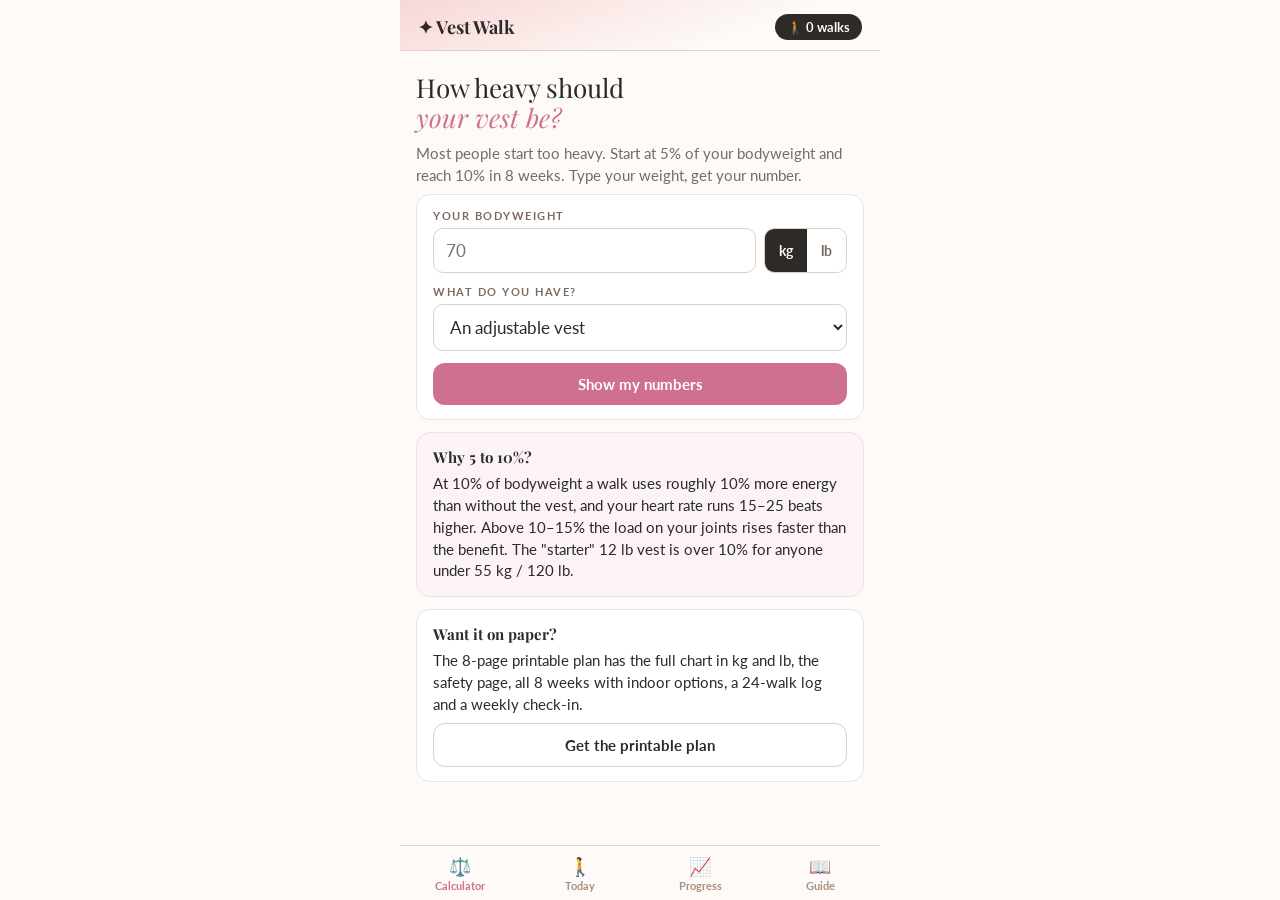
==== vest/index.html @ cbf1c347 "Vest Walk: weighted vest calculator, 8-week plan and walk log at /vest Free hook for the weighted-ve" ====
<!DOCTYPE html>
<html lang="en">
<head>
<meta charset="UTF-8">
<meta name="viewport" content="width=device-width, initial-scale=1.0, viewport-fit=cover">
<title>Weighted Vest Walking — how heavy should your vest be?</title>
<meta name="description" content="Free weighted vest calculator: your starting load from your bodyweight, the 8-week plan to 10%, and a walk log. No account, works offline.">
<meta name="theme-color" content="#F2B8B8">
<link rel="manifest" href="manifest.json">
<link rel="apple-touch-icon" href="../icons/icon-192.png">
<meta name="apple-mobile-web-app-capable" content="yes">
<meta property="og:title" content="How heavy should your weighted vest be?">
<meta property="og:description" content="Start at 5% of your bodyweight, reach 10% in 8 weeks. Free calculator, plan and log.">
<meta property="og:url" content="https://glowup90challenge.com/vest/">
<link href="https://fonts.googleapis.com/css2?family=Playfair+Display:ital,wght@0,400;0,600;0,700;1,400;1,600&family=Lato:wght@300;400;700;900&display=swap" rel="stylesheet">
<link rel="stylesheet" href="vest.css">
</head>
<body>
<div id="app">

  <header class="topbar">
    <a class="topbar-title" href="./">✦ Vest Walk</a>
    <span class="streak-pill" id="streak-pill">🚶 0 walks</span>
  </header>

  <main id="main">

    <!-- CALCULATOR -->
    <section id="view-calc" class="view">
      <h1>How heavy should<br><em>your vest be?</em></h1>
      <p class="intro">Most people start too heavy. Start at 5% of your bodyweight and reach 10% in 8 weeks. Type your weight, get your number.</p>

      <div class="card">
        <label class="field">
          <span>Your bodyweight</span>
          <div class="row">
            <input type="number" id="bw" inputmode="decimal" placeholder="70" min="30" max="250" step="0.5">
            <div class="seg" id="unit-seg">
              <button data-unit="kg" class="on">kg</button><button data-unit="lb">lb</button>
            </div>
          </div>
        </label>
        <label class="field">
          <span>What do you have?</span>
          <select id="gear">
            <option value="adjustable">An adjustable vest</option>
            <option value="fixed">A fixed-weight vest</option>
            <option value="none">Nothing yet (backpack + water bottles)</option>
          </select>
        </label>
        <button id="calc-btn" class="btn btn-primary">Show my numbers</button>
      </div>

      <div id="calc-result" class="hidden">
        <div class="result-card" id="result-card">
          <div class="rc-eyebrow">your weighted vest plan</div>
          <div class="rc-row"><span class="rc-lab">Start (week 1–2)</span><span class="rc-val" id="r-start">–</span></div>
          <div class="rc-row"><span class="rc-lab">Weeks 3–5</span><span class="rc-val" id="r-mid">–</span></div>
          <div class="rc-row"><span class="rc-lab">Weeks 6–7</span><span class="rc-val" id="r-up">–</span></div>
          <div class="rc-row big"><span class="rc-lab">Week 8 target (10%)</span><span class="rc-val" id="r-target">–</span></div>
          <div class="rc-note" id="r-note"></div>
          <div class="rc-foot">glowup90challenge.com/vest</div>
        </div>
        <div class="btn-row">
          <button id="share-btn" class="btn btn-secondary">Share this card</button>
          <button id="start-btn" class="btn btn-primary">Start the 8-week plan →</button>
        </div>
        <p class="tiny">Add minutes before you add weight. Cap at 10–15% of bodyweight. Never run in the vest.</p>
      </div>

      <div class="card card-pink">
        <h4>Why 5 to 10%?</h4>
        <p>At 10% of bodyweight a walk uses roughly 10% more energy than without the vest, and your heart rate runs 15–25 beats higher. Above 10–15% the load on your joints rises faster than the benefit. The "starter" 12 lb vest is over 10% for anyone under 55 kg / 120 lb.</p>
      </div>

      <div class="card">
        <h4>Want it on paper?</h4>
        <p>The 8-page printable plan has the full chart in kg and lb, the safety page, all 8 weeks with indoor options, a 24-walk log and a weekly check-in.</p>
        <a id="etsy-link" class="btn btn-secondary" href="https://www.etsy.com/listing/4565511692" target="_blank" rel="noopener">Get the printable plan</a>
      </div>
    </section>

    <!-- TODAY -->
    <section id="view-today" class="view hidden">
      <div id="today-content"></div>
    </section>

    <!-- PROGRESS -->
    <section id="view-progress" class="view hidden">
      <div id="progress-content"></div>
    </section>

    <!-- GUIDE -->
    <section id="view-guide" class="view hidden">
      <h1>The plan, <em>in short</em></h1>
      <p class="intro">3 walks a week, a rest day between them. Loads are a percentage of your bodyweight. Walks are counted, not days: miss one, do the next.</p>
      <div class="week-list">
        <div class="wk"><b>Week 1</b> 5% · 3 × 20 min, flat, easy pace</div>
        <div class="wk"><b>Week 2</b> 5% · 3 × 25–30 min</div>
        <div class="wk"><b>Week 3</b> 6.5% · 3 × 25 min (minutes drop when load rises)</div>
        <div class="wk"><b>Week 4</b> 6.5% · 3 × 30 min, a few hills</div>
        <div class="wk hold"><b>Week 5 · hold</b> 6.5% · 3 × 30–35 min. Your joints catch up with your lungs.</div>
        <div class="wk"><b>Week 6</b> 8% · 3 × 30 min, flat</div>
        <div class="wk"><b>Week 7</b> 8% · 3 × 35 min, hills welcome</div>
        <div class="wk"><b>Week 8</b> 10% · 3 × 30 min. The finish line.</div>
      </div>
      <h2>Two rules</h2>
      <div class="card card-pink"><p><b>1. Add minutes before you add weight.</b> Every week that raises the load keeps the minutes the same or lower.</p><p><b>2. Pain two walks in a row → drop one step.</b> The app does this for you: tick the ache boxes when you log, and the next target goes back a step until you have two pain-free walks.</p></div>
      <h2>Before you start</h2>
      <p>Talk to a doctor or physio first if you have neck or back pain, a disc problem, hip or knee arthritis, osteoporosis, are pregnant or under 6 months postpartum, have pelvic floor symptoms, uncontrolled high blood pressure, a heart condition, or have fallen in the last year. Stop a walk on new joint pain, breathlessness that does not settle, dizziness, or numbness and tingling.</p>
      <p class="tiny">General information for healthy adults, based on published guidance. Not medical advice.</p>
      <h2>Fit</h2>
      <p>Weight high and tight on the upper back and chest. Pull the straps until nothing bounces when you jog three steps in place. Shorter, quicker stride, eyes on the horizon. A sore neck or a flushed face after a walk means the vest sits too low or is too heavy for today.</p>
      <h2>Keep this on your phone</h2>
      <p><strong>iPhone:</strong> Share → <strong>Add to Home Screen</strong>. <strong>Android:</strong> ⋮ menu → <strong>Install</strong>. Your log is saved on this device; export it from Progress before switching phones.</p>
      <h2>Reminders</h2>
      <p>Download three weekly walk slots to your calendar. Change the days and time in the calendar app afterwards.</p>
      <button id="ics-btn" class="btn btn-secondary" style="width:100%">Add 3 walks a week to my calendar</button>
      <h2>Free Starter Kit</h2>
      <p>One email with the habit tools behind this plan: the non-negotiable, grace days and the honesty check.</p>
      <a id="kit-link" class="btn btn-secondary" style="width:100%" target="_blank" rel="noopener" href="https://docs.google.com/forms/d/e/1FAIpQLSdIwugvlOAHR4S35KNt_7Dq-myujBmgc_nzRPG9HXYJ9psAlA/viewform?usp=pp_url&entry.373716394=Vest+calculator">Send me the Starter Kit</a>
      <h2>Starting over</h2>
      <button id="reset-btn" class="btn btn-secondary" style="width:100%;margin-top:4px;">Reset plan and log</button>
    </section>

  </main>

  <nav class="tabbar">
    <button class="tab-btn" data-view="calc"><span class="tab-icon">⚖️</span><span>Calculator</span></button>
    <button class="tab-btn" data-view="today"><span class="tab-icon">🚶</span><span>Today</span></button>
    <button class="tab-btn" data-view="progress"><span class="tab-icon">📈</span><span>Progress</span></button>
    <button class="tab-btn" data-view="guide"><span class="tab-icon">📖</span><span>Guide</span></button>
  </nav>
</div>

<!-- SAFETY GATE -->
<div id="safety-overlay" class="overlay hidden">
  <div class="overlay-card">
    <div class="rc-eyebrow">before you start</div>
    <h3>Does any of this apply to you?</h3>
    <div class="check-list" id="safety-list">
      <label><input type="checkbox"> Neck or back pain now, or a disc problem</label>
      <label><input type="checkbox"> Hip or knee arthritis, or a recent joint injury</label>
      <label><input type="checkbox"> Osteoporosis or a past compression fracture</label>
      <label><input type="checkbox"> Pregnant, under 6 months postpartum, pelvic floor symptoms</label>
      <label><input type="checkbox"> Uncontrolled high blood pressure or a heart condition</label>
      <label><input type="checkbox"> A fall in the last year, or unsteady on your feet</label>
    </div>
    <p id="safety-msg" class="tiny">Nothing ticked? Good. First walk: 15 minutes at your week-1 load, then take it off and see how your shoulders feel tomorrow.</p>
    <div class="btn-row">
      <button id="safety-cancel" class="btn btn-secondary">Not now</button>
      <button id="safety-ok" class="btn btn-primary">I understand, start</button>
    </div>
  </div>
</div>

<canvas id="share-canvas" width="1080" height="1350" hidden></canvas>
<script src="vest.js"></script>
</body>
</html>
---- vest/vest.css ----
/* Vest Walk — same design tokens as the Glow Up companion (style.css), own layout. */
:root {
  --cream:#FDFAF7; --charcoal:#2D2A27; --pink:#F2B8B8; --pink-d:#D07090; --pink-m:#E890A8;
  --beige:#EDE0D4; --beige-d:#DFD0C0; --tint:#FBF3F7; --rule:#EEE0E8; --mid:#7A6A60; --light:#A89080;
  --green:#C5D9C0;
}
* { margin:0; padding:0; box-sizing:border-box; -webkit-tap-highlight-color:transparent; }
html, body { height:100%; background:var(--cream); color:var(--charcoal); font-family:'Lato',sans-serif; -webkit-font-smoothing:antialiased; }
h1, h2, h3, h4 { font-family:'Playfair Display',serif; }
h1 { font-size:26px; font-weight:400; line-height:1.15; margin:6px 0 10px; }
h1 em { font-style:italic; color:var(--pink-d); }
h2 { font-size:18px; font-weight:600; margin:22px 0 8px; }
h3 { font-size:19px; font-weight:600; margin:6px 0 10px; }
h4 { font-size:15px; font-weight:700; margin-bottom:6px; }
p { font-size:14.5px; line-height:1.5; margin-bottom:8px; }
.intro { color:var(--mid); }
.tiny { font-size:12px; color:var(--mid); line-height:1.45; }
.hidden { display:none !important; }
a { color:inherit; }

#app { max-width:480px; margin:0 auto; min-height:100vh; min-height:100dvh; display:flex; flex-direction:column; padding-bottom:env(safe-area-inset-bottom); }
.topbar { display:flex; align-items:center; justify-content:space-between; padding:14px 18px 10px; padding-top:max(14px, env(safe-area-inset-top)); background:linear-gradient(160deg,#F7D7D7 0%,var(--cream) 70%); border-bottom:1px solid var(--beige-d); }
.topbar-title { font-family:'Playfair Display',serif; font-weight:700; font-size:18px; text-decoration:none; }
.streak-pill { background:var(--charcoal); color:var(--cream); font-size:13px; font-weight:700; padding:5px 12px; border-radius:20px; }
main { flex:1; overflow-y:auto; padding:16px 16px 96px; }
.view.hidden { display:none; }

.tabbar { position:fixed; left:50%; transform:translateX(-50%); bottom:0; width:100%; max-width:480px; display:flex; background:var(--cream); border-top:1px solid var(--beige-d); padding-bottom:env(safe-area-inset-bottom); }
.tab-btn { flex:1; background:none; border:none; padding:9px 0 8px; font-family:'Lato',sans-serif; font-size:11px; font-weight:700; color:var(--light); display:flex; flex-direction:column; align-items:center; gap:2px; cursor:pointer; }
.tab-btn.active { color:var(--pink-d); }
.tab-icon { font-size:18px; }

.card { background:#fff; border:1.5px solid var(--rule); border-radius:14px; padding:14px 16px; margin-bottom:12px; }
.card-pink { background:var(--tint); }
.card p:last-child { margin-bottom:0; }
.field { display:block; margin-bottom:12px; }
.field > span { display:block; font-size:11px; letter-spacing:1.5px; text-transform:uppercase; color:var(--mid); font-weight:700; margin-bottom:6px; }
.row { display:flex; gap:8px; align-items:stretch; }
input[type=number], select, input[type=date], input[type=text] { width:100%; font-family:'Lato',sans-serif; font-size:17px; padding:11px 12px; border:1.5px solid var(--beige-d); border-radius:10px; background:#fff; color:var(--charcoal); }
input:focus, select:focus { outline:none; border-color:var(--pink-d); }
.seg { display:flex; border:1.5px solid var(--beige-d); border-radius:10px; overflow:hidden; flex-shrink:0; }
.seg button { border:none; background:#fff; padding:0 14px; font-family:'Lato',sans-serif; font-weight:700; font-size:14px; color:var(--mid); cursor:pointer; }
.seg button.on { background:var(--charcoal); color:var(--cream); }

.btn { display:inline-flex; align-items:center; justify-content:center; gap:6px; font-family:'Lato',sans-serif; font-weight:700; font-size:15px; padding:12px 16px; border-radius:12px; border:none; cursor:pointer; text-decoration:none; width:100%; }
.btn-primary { background:var(--pink-d); color:#fff; }
.btn-secondary { background:#fff; color:var(--charcoal); border:1.5px solid var(--beige-d); }
.btn-row { display:flex; gap:8px; margin:10px 0 6px; }
.btn-row .btn { flex:1; width:auto; }

.result-card { background:linear-gradient(160deg,#F7D7D7 0%,#FBEFF2 100%); border:1.5px solid #F0C6D2; border-radius:16px; padding:16px 18px 12px; margin:14px 0 4px; }
.rc-eyebrow { font-size:10px; letter-spacing:3px; text-transform:uppercase; color:var(--pink-d); font-weight:700; margin-bottom:8px; }
.rc-row { display:flex; justify-content:space-between; align-items:baseline; padding:7px 0; border-bottom:1px solid #F0D6DE; }
.rc-row.big { border-bottom:none; padding-top:10px; }
.rc-lab { font-size:13px; color:var(--mid); }
.rc-val { font-weight:900; font-size:17px; }
.rc-row.big .rc-val { font-size:26px; color:var(--pink-d); }
.rc-note { font-size:12.5px; color:var(--mid); margin-top:6px; line-height:1.45; }
.rc-foot { font-size:10px; letter-spacing:2px; text-transform:uppercase; color:var(--light); margin-top:10px; text-align:right; }

.week-list .wk { padding:9px 12px; border:1.5px solid var(--rule); border-radius:10px; margin-bottom:6px; font-size:14px; background:#fff; }
.week-list .wk b { display:inline-block; min-width:64px; }
.week-list .hold { background:#FFF4F7; border-color:#F0C6D2; }

/* today */
.today-head { text-align:center; margin:4px 0 14px; }
.today-head .eyebrow { font-size:10px; letter-spacing:3px; text-transform:uppercase; color:var(--pink-d); font-weight:700; }
.today-head .load { font-family:'Lato',sans-serif; font-weight:900; font-size:44px; line-height:1; color:var(--charcoal); margin:8px 0 2px; }
.today-head .mins { font-size:15px; color:var(--mid); }
.badge { display:inline-block; font-size:11px; font-weight:700; letter-spacing:1.5px; text-transform:uppercase; padding:4px 10px; border-radius:20px; background:var(--tint); color:var(--pink-d); margin-top:8px; }
.badge.warn { background:#FFF0E6; color:#B85C2A; }
.pills { display:flex; flex-wrap:wrap; gap:6px; }
.pill-chk { display:inline-flex; align-items:center; gap:6px; padding:8px 12px; border:1.5px solid var(--beige-d); border-radius:20px; font-size:13px; background:#fff; cursor:pointer; }
.pill-chk input { accent-color:var(--pink-d); }
.effort { display:flex; gap:6px; }
.effort button { flex:1; padding:10px 0; border:1.5px solid var(--beige-d); border-radius:10px; background:#fff; font-family:'Lato',sans-serif; font-weight:700; font-size:15px; cursor:pointer; }
.effort button.on { background:var(--charcoal); color:var(--cream); border-color:var(--charcoal); }
.done-card { text-align:center; padding:22px 16px; }
.done-card .big-emoji { font-size:40px; }

/* progress */
.stat-row { display:flex; gap:8px; margin-bottom:12px; }
.stat { flex:1; background:#fff; border:1.5px solid var(--rule); border-radius:12px; padding:10px 8px; text-align:center; }
.stat .v { font-weight:900; font-size:22px; color:var(--pink-d); }
.stat .l { font-size:10px; letter-spacing:1.5px; text-transform:uppercase; color:var(--mid); }
.bars { display:flex; align-items:flex-end; gap:3px; height:110px; padding:6px 4px 0; border-bottom:1.5px solid var(--rule); }
.bar { flex:1; background:var(--pink); border-radius:3px 3px 0 0; min-height:3px; position:relative; }
.bar.pain { background:#F2C4A8; }
.bar.today { background:var(--pink-d); }
.log-list { list-style:none; }
.log-list li { display:flex; justify-content:space-between; padding:9px 4px; border-bottom:1px solid var(--rule); font-size:13.5px; }
.log-list li span:last-child { color:var(--mid); }

.overlay { position:fixed; inset:0; background:rgba(45,42,39,.55); display:flex; align-items:center; justify-content:center; padding:20px; z-index:20; }
.overlay-card { background:var(--cream); border-radius:18px; padding:20px 18px 16px; width:100%; max-width:420px; max-height:90vh; overflow-y:auto; }
.check-list label { display:flex; gap:10px; align-items:flex-start; padding:8px 0; border-bottom:1px solid var(--rule); font-size:14px; line-height:1.4; }
.check-list input { margin-top:3px; accent-color:var(--pink-d); }
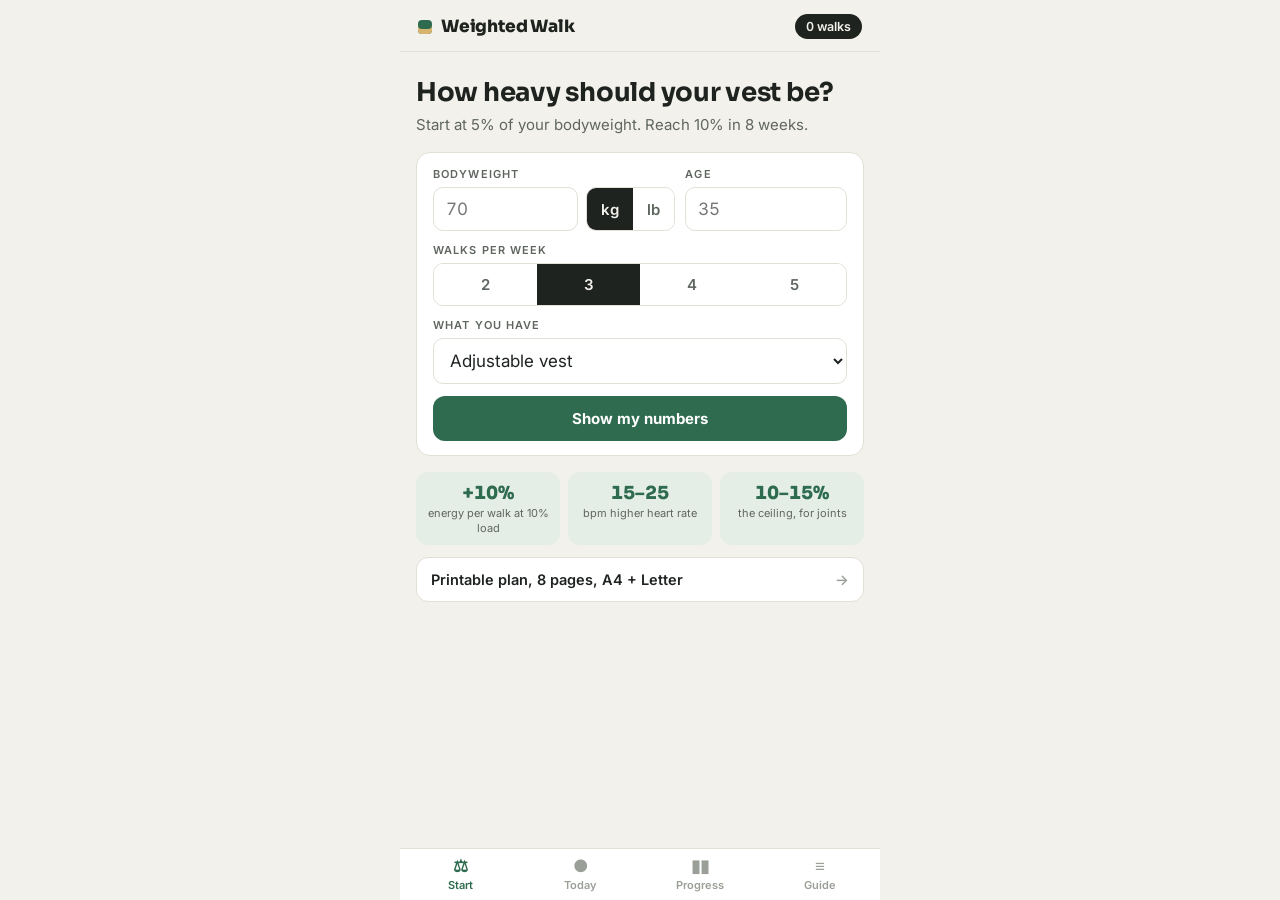
==== commit e756b48e: "Weighted Walk: neutral palette, intake step, quieter screens Renamed from Vest Walk. Stone ground wi" ====
--- a/vest/index.html
+++ b/vest/index.html
@@ -3,153 +3,169 @@
 <head>
 <meta charset="UTF-8">
 <meta name="viewport" content="width=device-width, initial-scale=1.0, viewport-fit=cover">
-<title>Weighted Vest Walking — how heavy should your vest be?</title>
-<meta name="description" content="Free weighted vest calculator: your starting load from your bodyweight, the 8-week plan to 10%, and a walk log. No account, works offline.">
-<meta name="theme-color" content="#F2B8B8">
+<title>Weighted Walk — how heavy should your vest be?</title>
+<meta name="description" content="Free weighted vest calculator: your starting load from your bodyweight, an 8-week plan to 10%, and a walk log. No account, works offline.">
+<meta name="theme-color" content="#F3F1EC">
 <link rel="manifest" href="manifest.json">
 <link rel="apple-touch-icon" href="../icons/icon-192.png">
 <meta name="apple-mobile-web-app-capable" content="yes">
 <meta property="og:title" content="How heavy should your weighted vest be?">
 <meta property="og:description" content="Start at 5% of your bodyweight, reach 10% in 8 weeks. Free calculator, plan and log.">
 <meta property="og:url" content="https://glowup90challenge.com/vest/">
-<link href="https://fonts.googleapis.com/css2?family=Playfair+Display:ital,wght@0,400;0,600;0,700;1,400;1,600&family=Lato:wght@300;400;700;900&display=swap" rel="stylesheet">
+<link href="https://fonts.googleapis.com/css2?family=Sora:wght@400;600;700;800&family=Inter:wght@400;500;600;700&display=swap" rel="stylesheet">
 <link rel="stylesheet" href="vest.css">
 </head>
 <body>
 <div id="app">
 
   <header class="topbar">
-    <a class="topbar-title" href="./">✦ Vest Walk</a>
-    <span class="streak-pill" id="streak-pill">🚶 0 walks</span>
+    <a class="brand" href="./"><span class="mark"></span>Weighted Walk</a>
+    <span class="pill" id="streak-pill">0 walks</span>
   </header>
 
   <main id="main">
 
-    <!-- CALCULATOR -->
+    <!-- START / CALCULATOR -->
     <section id="view-calc" class="view">
-      <h1>How heavy should<br><em>your vest be?</em></h1>
-      <p class="intro">Most people start too heavy. Start at 5% of your bodyweight and reach 10% in 8 weeks. Type your weight, get your number.</p>
+      <h1>How heavy should your vest be?</h1>
+      <p class="lede">Start at 5% of your bodyweight. Reach 10% in 8 weeks.</p>
 
       <div class="card">
+        <div class="grid2">
+          <label class="field">
+            <span>Bodyweight</span>
+            <div class="row">
+              <input type="number" id="bw" inputmode="decimal" placeholder="70" min="30" max="250" step="0.5">
+              <div class="seg" id="unit-seg"><button data-unit="kg" class="on">kg</button><button data-unit="lb">lb</button></div>
+            </div>
+          </label>
+          <label class="field">
+            <span>Age</span>
+            <input type="number" id="age" inputmode="numeric" placeholder="35" min="16" max="99">
+          </label>
+        </div>
         <label class="field">
-          <span>Your bodyweight</span>
-          <div class="row">
-            <input type="number" id="bw" inputmode="decimal" placeholder="70" min="30" max="250" step="0.5">
-            <div class="seg" id="unit-seg">
-              <button data-unit="kg" class="on">kg</button><button data-unit="lb">lb</button>
-            </div>
-          </div>
+          <span>Walks per week</span>
+          <div class="seg wide" id="wpw-seg"><button data-n="2">2</button><button data-n="3" class="on">3</button><button data-n="4">4</button><button data-n="5">5</button></div>
         </label>
         <label class="field">
-          <span>What do you have?</span>
+          <span>What you have</span>
           <select id="gear">
-            <option value="adjustable">An adjustable vest</option>
-            <option value="fixed">A fixed-weight vest</option>
-            <option value="none">Nothing yet (backpack + water bottles)</option>
+            <option value="adjustable">Adjustable vest</option>
+            <option value="fixed">Fixed-weight vest</option>
+            <option value="none">Nothing yet</option>
           </select>
         </label>
         <button id="calc-btn" class="btn btn-primary">Show my numbers</button>
       </div>
 
       <div id="calc-result" class="hidden">
-        <div class="result-card" id="result-card">
-          <div class="rc-eyebrow">your weighted vest plan</div>
-          <div class="rc-row"><span class="rc-lab">Start (week 1–2)</span><span class="rc-val" id="r-start">–</span></div>
-          <div class="rc-row"><span class="rc-lab">Weeks 3–5</span><span class="rc-val" id="r-mid">–</span></div>
-          <div class="rc-row"><span class="rc-lab">Weeks 6–7</span><span class="rc-val" id="r-up">–</span></div>
-          <div class="rc-row big"><span class="rc-lab">Week 8 target (10%)</span><span class="rc-val" id="r-target">–</span></div>
-          <div class="rc-note" id="r-note"></div>
-          <div class="rc-foot">glowup90challenge.com/vest</div>
+        <div class="result-card">
+          <div class="rc-top"><span class="eyebrow">Your plan</span><span class="eyebrow" id="r-for"></span></div>
+          <div class="rc-hero"><span class="rc-big" id="r-start">–</span><span class="rc-sub">start · weeks 1–2</span></div>
+          <div class="ladder">
+            <div><span class="l-lab">Wk 3–5</span><b id="r-mid">–</b></div>
+            <div><span class="l-lab">Wk 6–7</span><b id="r-up">–</b></div>
+            <div class="target"><span class="l-lab">Wk 8</span><b id="r-target">–</b></div>
+          </div>
+          <p class="rc-note" id="r-note"></p>
         </div>
         <div class="btn-row">
-          <button id="share-btn" class="btn btn-secondary">Share this card</button>
-          <button id="start-btn" class="btn btn-primary">Start the 8-week plan →</button>
+          <button id="share-btn" class="btn btn-secondary">Share</button>
+          <button id="start-btn" class="btn btn-primary">Start the plan →</button>
         </div>
-        <p class="tiny">Add minutes before you add weight. Cap at 10–15% of bodyweight. Never run in the vest.</p>
       </div>
 
-      <div class="card card-pink">
-        <h4>Why 5 to 10%?</h4>
-        <p>At 10% of bodyweight a walk uses roughly 10% more energy than without the vest, and your heart rate runs 15–25 beats higher. Above 10–15% the load on your joints rises faster than the benefit. The "starter" 12 lb vest is over 10% for anyone under 55 kg / 120 lb.</p>
+      <div class="facts">
+        <div><b>+10%</b><span>energy per walk at 10% load</span></div>
+        <div><b>15–25</b><span>bpm higher heart rate</span></div>
+        <div><b>10–15%</b><span>the ceiling, for joints</span></div>
       </div>
 
-      <div class="card">
-        <h4>Want it on paper?</h4>
-        <p>The 8-page printable plan has the full chart in kg and lb, the safety page, all 8 weeks with indoor options, a 24-walk log and a weekly check-in.</p>
-        <a id="etsy-link" class="btn btn-secondary" href="https://www.etsy.com/listing/4565511692" target="_blank" rel="noopener">Get the printable plan</a>
-      </div>
+      <a id="etsy-link" class="linkrow" href="https://www.etsy.com/listing/4565511692" target="_blank" rel="noopener">
+        <span>Printable plan, 8 pages, A4 + Letter</span><span class="chev">→</span>
+      </a>
     </section>
 
     <!-- TODAY -->
-    <section id="view-today" class="view hidden">
-      <div id="today-content"></div>
-    </section>
+    <section id="view-today" class="view hidden"><div id="today-content"></div></section>
 
     <!-- PROGRESS -->
-    <section id="view-progress" class="view hidden">
-      <div id="progress-content"></div>
-    </section>
+    <section id="view-progress" class="view hidden"><div id="progress-content"></div></section>
 
     <!-- GUIDE -->
     <section id="view-guide" class="view hidden">
-      <h1>The plan, <em>in short</em></h1>
-      <p class="intro">3 walks a week, a rest day between them. Loads are a percentage of your bodyweight. Walks are counted, not days: miss one, do the next.</p>
-      <div class="week-list">
-        <div class="wk"><b>Week 1</b> 5% · 3 × 20 min, flat, easy pace</div>
-        <div class="wk"><b>Week 2</b> 5% · 3 × 25–30 min</div>
-        <div class="wk"><b>Week 3</b> 6.5% · 3 × 25 min (minutes drop when load rises)</div>
-        <div class="wk"><b>Week 4</b> 6.5% · 3 × 30 min, a few hills</div>
-        <div class="wk hold"><b>Week 5 · hold</b> 6.5% · 3 × 30–35 min. Your joints catch up with your lungs.</div>
-        <div class="wk"><b>Week 6</b> 8% · 3 × 30 min, flat</div>
-        <div class="wk"><b>Week 7</b> 8% · 3 × 35 min, hills welcome</div>
-        <div class="wk"><b>Week 8</b> 10% · 3 × 30 min. The finish line.</div>
+      <h1>The plan</h1>
+      <p class="lede">Walks are counted, not days. Miss one, do the next.</p>
+
+      <div class="card plan-table">
+        <div class="pt-row head"><span>Week</span><span>Load</span><span>Minutes</span></div>
+        <div class="pt-row"><span>1</span><span>5%</span><span>20</span></div>
+        <div class="pt-row"><span>2</span><span>5%</span><span>25–30</span></div>
+        <div class="pt-row"><span>3</span><span>6.5%</span><span>25</span></div>
+        <div class="pt-row"><span>4</span><span>6.5%</span><span>30</span></div>
+        <div class="pt-row hold"><span>5</span><span>6.5% · hold</span><span>30–35</span></div>
+        <div class="pt-row"><span>6</span><span>8%</span><span>30</span></div>
+        <div class="pt-row"><span>7</span><span>8%</span><span>35</span></div>
+        <div class="pt-row target"><span>8</span><span>10%</span><span>30</span></div>
       </div>
-      <h2>Two rules</h2>
-      <div class="card card-pink"><p><b>1. Add minutes before you add weight.</b> Every week that raises the load keeps the minutes the same or lower.</p><p><b>2. Pain two walks in a row → drop one step.</b> The app does this for you: tick the ache boxes when you log, and the next target goes back a step until you have two pain-free walks.</p></div>
-      <h2>Before you start</h2>
-      <p>Talk to a doctor or physio first if you have neck or back pain, a disc problem, hip or knee arthritis, osteoporosis, are pregnant or under 6 months postpartum, have pelvic floor symptoms, uncontrolled high blood pressure, a heart condition, or have fallen in the last year. Stop a walk on new joint pain, breathlessness that does not settle, dizziness, or numbness and tingling.</p>
-      <p class="tiny">General information for healthy adults, based on published guidance. Not medical advice.</p>
+
+      <div class="rules">
+        <div class="rule"><b>Minutes before weight</b><span>A week that raises the load never raises the minutes.</span></div>
+        <div class="rule"><b>Pain twice → drop a step</b><span>Tick the aches when you log. The app lowers the next target for you.</span></div>
+        <div class="rule"><b>Never run in it</b><span>Running doubles the load on knees and feet.</span></div>
+      </div>
+
       <h2>Fit</h2>
-      <p>Weight high and tight on the upper back and chest. Pull the straps until nothing bounces when you jog three steps in place. Shorter, quicker stride, eyes on the horizon. A sore neck or a flushed face after a walk means the vest sits too low or is too heavy for today.</p>
-      <h2>Keep this on your phone</h2>
-      <p><strong>iPhone:</strong> Share → <strong>Add to Home Screen</strong>. <strong>Android:</strong> ⋮ menu → <strong>Install</strong>. Your log is saved on this device; export it from Progress before switching phones.</p>
-      <h2>Reminders</h2>
-      <p>Download three weekly walk slots to your calendar. Change the days and time in the calendar app afterwards.</p>
-      <button id="ics-btn" class="btn btn-secondary" style="width:100%">Add 3 walks a week to my calendar</button>
-      <h2>Free Starter Kit</h2>
-      <p>One email with the habit tools behind this plan: the non-negotiable, grace days and the honesty check.</p>
-      <a id="kit-link" class="btn btn-secondary" style="width:100%" target="_blank" rel="noopener" href="https://docs.google.com/forms/d/e/1FAIpQLSdIwugvlOAHR4S35KNt_7Dq-myujBmgc_nzRPG9HXYJ9psAlA/viewform?usp=pp_url&entry.373716394=Vest+calculator">Send me the Starter Kit</a>
-      <h2>Starting over</h2>
-      <button id="reset-btn" class="btn btn-secondary" style="width:100%;margin-top:4px;">Reset plan and log</button>
+      <ul class="checks">
+        <li>High on the chest and upper back, never on the stomach</li>
+        <li>Straps tight: jog three steps in place, nothing bounces</li>
+        <li>Shorter stride, eyes on the horizon</li>
+        <li>Sore neck or flushed face after = too low or too heavy</li>
+      </ul>
+
+      <h2>Ask a doctor or physio first if</h2>
+      <ul class="checks warn">
+        <li>Neck or back pain, or a disc problem</li>
+        <li>Hip or knee arthritis, or osteoporosis</li>
+        <li>Pregnant, under 6 months postpartum, pelvic floor symptoms</li>
+        <li>High blood pressure, heart condition, or a fall in the last year</li>
+      </ul>
+      <p class="tiny">Stop a walk on new joint pain, breathlessness that does not settle, dizziness, or numbness. General information for healthy adults, not medical advice.</p>
+
+      <h2>Tools</h2>
+      <button id="ics-btn" class="linkrow"><span>Add walk reminders to my calendar</span><span class="chev">→</span></button>
+      <a id="kit-link" class="linkrow" target="_blank" rel="noopener" href="https://docs.google.com/forms/d/e/1FAIpQLSdIwugvlOAHR4S35KNt_7Dq-myujBmgc_nzRPG9HXYJ9psAlA/viewform?usp=pp_url&entry.373716394=Vest+calculator"><span>Free Starter Kit by email</span><span class="chev">→</span></a>
+      <details class="how"><summary>Keep this on your phone</summary><p><b>iPhone:</b> Share → Add to Home Screen. <b>Android:</b> ⋮ menu → Install. Your log stays on this device; export it from Progress before switching phones.</p></details>
+      <button id="reset-btn" class="linkrow danger"><span>Reset plan and log</span><span class="chev">→</span></button>
     </section>
 
   </main>
 
   <nav class="tabbar">
-    <button class="tab-btn" data-view="calc"><span class="tab-icon">⚖️</span><span>Calculator</span></button>
-    <button class="tab-btn" data-view="today"><span class="tab-icon">🚶</span><span>Today</span></button>
-    <button class="tab-btn" data-view="progress"><span class="tab-icon">📈</span><span>Progress</span></button>
-    <button class="tab-btn" data-view="guide"><span class="tab-icon">📖</span><span>Guide</span></button>
+    <button class="tab-btn" data-view="calc"><span class="tab-icon">⚖︎</span><span>Start</span></button>
+    <button class="tab-btn" data-view="today"><span class="tab-icon">●</span><span>Today</span></button>
+    <button class="tab-btn" data-view="progress"><span class="tab-icon">▮▮</span><span>Progress</span></button>
+    <button class="tab-btn" data-view="guide"><span class="tab-icon">≡</span><span>Guide</span></button>
   </nav>
 </div>
 
 <!-- SAFETY GATE -->
 <div id="safety-overlay" class="overlay hidden">
   <div class="overlay-card">
-    <div class="rc-eyebrow">before you start</div>
+    <span class="eyebrow">Before you start</span>
     <h3>Does any of this apply to you?</h3>
     <div class="check-list" id="safety-list">
-      <label><input type="checkbox"> Neck or back pain now, or a disc problem</label>
-      <label><input type="checkbox"> Hip or knee arthritis, or a recent joint injury</label>
-      <label><input type="checkbox"> Osteoporosis or a past compression fracture</label>
-      <label><input type="checkbox"> Pregnant, under 6 months postpartum, pelvic floor symptoms</label>
-      <label><input type="checkbox"> Uncontrolled high blood pressure or a heart condition</label>
-      <label><input type="checkbox"> A fall in the last year, or unsteady on your feet</label>
+      <label><input type="checkbox"> Neck or back pain, or a disc problem</label>
+      <label><input type="checkbox"> Hip or knee arthritis, or osteoporosis</label>
+      <label><input type="checkbox"> Pregnant, postpartum, or pelvic floor symptoms</label>
+      <label><input type="checkbox"> High blood pressure or a heart condition</label>
+      <label><input type="checkbox"> A fall in the last year</label>
     </div>
-    <p id="safety-msg" class="tiny">Nothing ticked? Good. First walk: 15 minutes at your week-1 load, then take it off and see how your shoulders feel tomorrow.</p>
+    <p id="safety-msg" class="tiny">Nothing ticked? First walk: 15 minutes at your start load, then take it off and see how your shoulders feel tomorrow.</p>
     <div class="btn-row">
       <button id="safety-cancel" class="btn btn-secondary">Not now</button>
-      <button id="safety-ok" class="btn btn-primary">I understand, start</button>
+      <button id="safety-ok" class="btn btn-primary">Start</button>
     </div>
   </div>
 </div>
--- a/vest/vest.css
+++ b/vest/vest.css
@@ -1,97 +1,137 @@
-/* Vest Walk — same design tokens as the Glow Up companion (style.css), own layout. */
+/* Weighted Walk — neutral palette (stone ground, forest accent) so it reads for anyone.
+   Type: Sora for numbers and headings, Inter for the rest. */
 :root {
-  --cream:#FDFAF7; --charcoal:#2D2A27; --pink:#F2B8B8; --pink-d:#D07090; --pink-m:#E890A8;
-  --beige:#EDE0D4; --beige-d:#DFD0C0; --tint:#FBF3F7; --rule:#EEE0E8; --mid:#7A6A60; --light:#A89080;
-  --green:#C5D9C0;
+  --bg:#F3F1EC; --card:#FFFFFF; --ink:#1E2320; --mid:#5F665F; --light:#9AA097; --rule:#E2DFD7;
+  --accent:#2F6B4F; --accent-ink:#FFFFFF; --accent-soft:#E4EEE7; --sand:#D8B56E; --warn:#B5562A; --warn-soft:#F6E7DF;
 }
 * { margin:0; padding:0; box-sizing:border-box; -webkit-tap-highlight-color:transparent; }
-html, body { height:100%; background:var(--cream); color:var(--charcoal); font-family:'Lato',sans-serif; -webkit-font-smoothing:antialiased; }
-h1, h2, h3, h4 { font-family:'Playfair Display',serif; }
-h1 { font-size:26px; font-weight:400; line-height:1.15; margin:6px 0 10px; }
-h1 em { font-style:italic; color:var(--pink-d); }
-h2 { font-size:18px; font-weight:600; margin:22px 0 8px; }
-h3 { font-size:19px; font-weight:600; margin:6px 0 10px; }
-h4 { font-size:15px; font-weight:700; margin-bottom:6px; }
-p { font-size:14.5px; line-height:1.5; margin-bottom:8px; }
-.intro { color:var(--mid); }
-.tiny { font-size:12px; color:var(--mid); line-height:1.45; }
+html, body { height:100%; background:var(--bg); color:var(--ink); font-family:Inter,'Helvetica Neue',Arial,sans-serif; -webkit-font-smoothing:antialiased; }
+h1, h2, h3, .num, .rc-big, .today-load, .stat .v, .facts b { font-family:Sora,Inter,sans-serif; }
+h1 { font-size:26px; font-weight:700; line-height:1.15; letter-spacing:-.01em; margin:8px 0 6px; text-wrap:balance; }
+h2 { font-size:13px; font-weight:700; letter-spacing:.12em; text-transform:uppercase; color:var(--mid); margin:26px 0 10px; }
+h3 { font-size:20px; font-weight:700; margin:6px 0 10px; }
+p { font-size:15px; line-height:1.5; }
+.lede { color:var(--mid); margin-bottom:16px; }
+.tiny { font-size:12.5px; color:var(--mid); line-height:1.45; margin-top:10px; }
+.eyebrow { font-size:11px; font-weight:700; letter-spacing:.14em; text-transform:uppercase; color:var(--mid); }
 .hidden { display:none !important; }
 a { color:inherit; }
+button { font-family:inherit; }
 
 #app { max-width:480px; margin:0 auto; min-height:100vh; min-height:100dvh; display:flex; flex-direction:column; padding-bottom:env(safe-area-inset-bottom); }
-.topbar { display:flex; align-items:center; justify-content:space-between; padding:14px 18px 10px; padding-top:max(14px, env(safe-area-inset-top)); background:linear-gradient(160deg,#F7D7D7 0%,var(--cream) 70%); border-bottom:1px solid var(--beige-d); }
-.topbar-title { font-family:'Playfair Display',serif; font-weight:700; font-size:18px; text-decoration:none; }
-.streak-pill { background:var(--charcoal); color:var(--cream); font-size:13px; font-weight:700; padding:5px 12px; border-radius:20px; }
-main { flex:1; overflow-y:auto; padding:16px 16px 96px; }
+.topbar { display:flex; align-items:center; justify-content:space-between; padding:14px 18px 12px; padding-top:max(14px, env(safe-area-inset-top)); border-bottom:1px solid var(--rule); background:var(--bg); }
+.brand { display:inline-flex; align-items:center; gap:9px; font-family:Sora,sans-serif; font-weight:800; font-size:17px; text-decoration:none; letter-spacing:-.01em; }
+.mark { width:14px; height:14px; border-radius:4px; background:var(--accent); display:inline-block; box-shadow:inset 0 -5px 0 var(--sand); }
+.pill { background:var(--ink); color:var(--bg); font-size:12.5px; font-weight:600; padding:5px 11px; border-radius:20px; font-variant-numeric:tabular-nums; }
+main { flex:1; overflow-y:auto; padding:18px 16px 96px; }
 .view.hidden { display:none; }
 
-.tabbar { position:fixed; left:50%; transform:translateX(-50%); bottom:0; width:100%; max-width:480px; display:flex; background:var(--cream); border-top:1px solid var(--beige-d); padding-bottom:env(safe-area-inset-bottom); }
-.tab-btn { flex:1; background:none; border:none; padding:9px 0 8px; font-family:'Lato',sans-serif; font-size:11px; font-weight:700; color:var(--light); display:flex; flex-direction:column; align-items:center; gap:2px; cursor:pointer; }
-.tab-btn.active { color:var(--pink-d); }
-.tab-icon { font-size:18px; }
+.tabbar { position:fixed; left:50%; transform:translateX(-50%); bottom:0; width:100%; max-width:480px; display:flex; background:var(--card); border-top:1px solid var(--rule); padding-bottom:env(safe-area-inset-bottom); }
+.tab-btn { flex:1; background:none; border:none; padding:9px 0 8px; font-size:11px; font-weight:600; color:var(--light); display:flex; flex-direction:column; align-items:center; gap:3px; cursor:pointer; }
+.tab-btn.active { color:var(--accent); }
+.tab-btn:focus-visible { outline:2px solid var(--accent); outline-offset:-2px; }
+.tab-icon { font-size:17px; line-height:1; }
 
-.card { background:#fff; border:1.5px solid var(--rule); border-radius:14px; padding:14px 16px; margin-bottom:12px; }
-.card-pink { background:var(--tint); }
-.card p:last-child { margin-bottom:0; }
+.card { background:var(--card); border:1px solid var(--rule); border-radius:14px; padding:14px 16px; margin-bottom:12px; }
+.grid2 { display:grid; grid-template-columns:1.5fr 1fr; gap:10px; }
 .field { display:block; margin-bottom:12px; }
-.field > span { display:block; font-size:11px; letter-spacing:1.5px; text-transform:uppercase; color:var(--mid); font-weight:700; margin-bottom:6px; }
+.field > span { display:block; font-size:11px; letter-spacing:.1em; text-transform:uppercase; color:var(--mid); font-weight:600; margin-bottom:6px; }
 .row { display:flex; gap:8px; align-items:stretch; }
-input[type=number], select, input[type=date], input[type=text] { width:100%; font-family:'Lato',sans-serif; font-size:17px; padding:11px 12px; border:1.5px solid var(--beige-d); border-radius:10px; background:#fff; color:var(--charcoal); }
-input:focus, select:focus { outline:none; border-color:var(--pink-d); }
-.seg { display:flex; border:1.5px solid var(--beige-d); border-radius:10px; overflow:hidden; flex-shrink:0; }
-.seg button { border:none; background:#fff; padding:0 14px; font-family:'Lato',sans-serif; font-weight:700; font-size:14px; color:var(--mid); cursor:pointer; }
-.seg button.on { background:var(--charcoal); color:var(--cream); }
+input[type=number], select { width:100%; font-family:inherit; font-size:17px; padding:11px 12px; border:1.5px solid var(--rule); border-radius:10px; background:var(--card); color:var(--ink); font-variant-numeric:tabular-nums; }
+input:focus, select:focus { outline:none; border-color:var(--accent); }
+.seg { display:flex; border:1.5px solid var(--rule); border-radius:10px; overflow:hidden; flex-shrink:0; }
+.seg.wide { width:100%; }
+.seg.wide button { flex:1; padding:11px 0; }
+.seg button { border:none; background:var(--card); padding:0 14px; font-weight:600; font-size:15px; color:var(--mid); cursor:pointer; }
+.seg button.on { background:var(--ink); color:var(--bg); }
 
-.btn { display:inline-flex; align-items:center; justify-content:center; gap:6px; font-family:'Lato',sans-serif; font-weight:700; font-size:15px; padding:12px 16px; border-radius:12px; border:none; cursor:pointer; text-decoration:none; width:100%; }
-.btn-primary { background:var(--pink-d); color:#fff; }
-.btn-secondary { background:#fff; color:var(--charcoal); border:1.5px solid var(--beige-d); }
-.btn-row { display:flex; gap:8px; margin:10px 0 6px; }
+.btn { display:inline-flex; align-items:center; justify-content:center; gap:6px; font-weight:700; font-size:15px; padding:13px 16px; border-radius:12px; border:none; cursor:pointer; text-decoration:none; width:100%; }
+.btn:focus-visible { outline:3px solid var(--sand); outline-offset:2px; }
+.btn-primary { background:var(--accent); color:var(--accent-ink); }
+.btn-secondary { background:var(--card); color:var(--ink); border:1.5px solid var(--rule); }
+.btn-row { display:flex; gap:8px; margin:10px 0 4px; }
 .btn-row .btn { flex:1; width:auto; }
 
-.result-card { background:linear-gradient(160deg,#F7D7D7 0%,#FBEFF2 100%); border:1.5px solid #F0C6D2; border-radius:16px; padding:16px 18px 12px; margin:14px 0 4px; }
-.rc-eyebrow { font-size:10px; letter-spacing:3px; text-transform:uppercase; color:var(--pink-d); font-weight:700; margin-bottom:8px; }
-.rc-row { display:flex; justify-content:space-between; align-items:baseline; padding:7px 0; border-bottom:1px solid #F0D6DE; }
-.rc-row.big { border-bottom:none; padding-top:10px; }
-.rc-lab { font-size:13px; color:var(--mid); }
-.rc-val { font-weight:900; font-size:17px; }
-.rc-row.big .rc-val { font-size:26px; color:var(--pink-d); }
-.rc-note { font-size:12.5px; color:var(--mid); margin-top:6px; line-height:1.45; }
-.rc-foot { font-size:10px; letter-spacing:2px; text-transform:uppercase; color:var(--light); margin-top:10px; text-align:right; }
+.result-card { background:var(--ink); color:var(--bg); border-radius:16px; padding:16px 18px 14px; margin:14px 0 4px; }
+.result-card .eyebrow { color:var(--light); }
+.rc-top { display:flex; justify-content:space-between; }
+.rc-hero { display:flex; align-items:baseline; gap:10px; margin:10px 0 12px; }
+.rc-big { font-size:44px; font-weight:800; letter-spacing:-.02em; line-height:1; font-variant-numeric:tabular-nums; }
+.rc-sub { font-size:13px; color:var(--light); }
+.ladder { display:grid; grid-template-columns:1fr 1fr 1fr; gap:6px; }
+.ladder > div { background:rgba(255,255,255,.07); border-radius:10px; padding:8px 10px; display:flex; flex-direction:column; gap:2px; }
+.ladder .target { background:var(--accent); }
+.l-lab { font-size:10.5px; letter-spacing:.1em; text-transform:uppercase; color:var(--light); }
+.ladder .target .l-lab { color:rgba(255,255,255,.75); }
+.ladder b { font-family:Sora,sans-serif; font-size:16px; font-variant-numeric:tabular-nums; }
+.rc-note { font-size:12.5px; color:var(--light); margin-top:12px; line-height:1.45; }
 
-.week-list .wk { padding:9px 12px; border:1.5px solid var(--rule); border-radius:10px; margin-bottom:6px; font-size:14px; background:#fff; }
-.week-list .wk b { display:inline-block; min-width:64px; }
-.week-list .hold { background:#FFF4F7; border-color:#F0C6D2; }
+.facts { display:grid; grid-template-columns:1fr 1fr 1fr; gap:8px; margin:16px 0 12px; }
+.facts div { background:var(--accent-soft); border-radius:12px; padding:10px 8px; text-align:center; display:flex; flex-direction:column; gap:2px; }
+.facts b { font-size:18px; font-weight:800; color:var(--accent); font-variant-numeric:tabular-nums; }
+.facts span { font-size:11px; color:var(--mid); line-height:1.3; }
+
+.linkrow { display:flex; align-items:center; justify-content:space-between; width:100%; background:var(--card); border:1px solid var(--rule); border-radius:12px; padding:13px 14px; font-size:14.5px; font-weight:600; color:var(--ink); text-decoration:none; margin-bottom:8px; cursor:pointer; text-align:left; }
+.linkrow .chev { color:var(--light); }
+.linkrow.danger { color:var(--warn); }
+.linkrow:focus-visible { outline:2px solid var(--accent); }
+
+/* plan table + rules (guide) */
+.plan-table { padding:6px 0; }
+.pt-row { display:grid; grid-template-columns:60px 1fr 80px; padding:8px 16px; font-size:14.5px; font-variant-numeric:tabular-nums; border-bottom:1px solid var(--rule); }
+.pt-row:last-child { border-bottom:none; }
+.pt-row.head { font-size:10.5px; letter-spacing:.1em; text-transform:uppercase; color:var(--mid); font-weight:600; }
+.pt-row span:last-child { text-align:right; }
+.pt-row.hold { background:var(--accent-soft); }
+.pt-row.target { font-weight:700; color:var(--accent); }
+.rules { display:grid; gap:8px; margin:14px 0 4px; }
+.rule { background:var(--card); border:1px solid var(--rule); border-left:4px solid var(--accent); border-radius:12px; padding:11px 14px; display:flex; flex-direction:column; gap:2px; }
+.rule b { font-size:15px; }
+.rule span { font-size:13px; color:var(--mid); line-height:1.4; }
+.checks { list-style:none; display:grid; gap:6px; }
+.checks li { background:var(--card); border:1px solid var(--rule); border-radius:10px; padding:10px 12px 10px 34px; font-size:14px; line-height:1.4; position:relative; }
+.checks li::before { content:""; position:absolute; left:12px; top:14px; width:12px; height:12px; border-radius:50%; background:var(--accent); }
+.checks.warn li::before { background:var(--warn); }
+.how { margin:6px 0 8px; }
+.how summary { cursor:pointer; font-size:14px; font-weight:600; padding:8px 0; color:var(--mid); }
+.how p { font-size:13.5px; color:var(--mid); }
 
 /* today */
-.today-head { text-align:center; margin:4px 0 14px; }
-.today-head .eyebrow { font-size:10px; letter-spacing:3px; text-transform:uppercase; color:var(--pink-d); font-weight:700; }
-.today-head .load { font-family:'Lato',sans-serif; font-weight:900; font-size:44px; line-height:1; color:var(--charcoal); margin:8px 0 2px; }
-.today-head .mins { font-size:15px; color:var(--mid); }
-.badge { display:inline-block; font-size:11px; font-weight:700; letter-spacing:1.5px; text-transform:uppercase; padding:4px 10px; border-radius:20px; background:var(--tint); color:var(--pink-d); margin-top:8px; }
-.badge.warn { background:#FFF0E6; color:#B85C2A; }
+.today-head { text-align:center; margin:10px 0 18px; }
+.today-load { font-size:56px; font-weight:800; letter-spacing:-.03em; line-height:1; margin:10px 0 4px; font-variant-numeric:tabular-nums; }
+.today-sub { font-size:15px; color:var(--mid); }
+.badge { display:inline-block; font-size:11px; font-weight:700; letter-spacing:.1em; text-transform:uppercase; padding:5px 10px; border-radius:20px; background:var(--accent-soft); color:var(--accent); margin-top:10px; }
+.badge.warn { background:var(--warn-soft); color:var(--warn); }
+.today-note { text-align:center; font-size:14.5px; color:var(--ink); margin:0 auto 14px; max-width:36ch; }
+.indoor { text-align:center; margin-bottom:14px; }
+.indoor summary { font-size:13px; color:var(--mid); cursor:pointer; list-style:none; }
+.indoor summary::after { content:" ▾"; }
+.indoor p { font-size:13.5px; color:var(--mid); margin-top:6px; }
 .pills { display:flex; flex-wrap:wrap; gap:6px; }
-.pill-chk { display:inline-flex; align-items:center; gap:6px; padding:8px 12px; border:1.5px solid var(--beige-d); border-radius:20px; font-size:13px; background:#fff; cursor:pointer; }
-.pill-chk input { accent-color:var(--pink-d); }
+.pill-chk { display:inline-flex; align-items:center; gap:6px; padding:8px 12px; border:1.5px solid var(--rule); border-radius:20px; font-size:13px; background:var(--card); cursor:pointer; }
+.pill-chk input { accent-color:var(--accent); }
 .effort { display:flex; gap:6px; }
-.effort button { flex:1; padding:10px 0; border:1.5px solid var(--beige-d); border-radius:10px; background:#fff; font-family:'Lato',sans-serif; font-weight:700; font-size:15px; cursor:pointer; }
-.effort button.on { background:var(--charcoal); color:var(--cream); border-color:var(--charcoal); }
-.done-card { text-align:center; padding:22px 16px; }
-.done-card .big-emoji { font-size:40px; }
+.effort button { flex:1; padding:10px 0; border:1.5px solid var(--rule); border-radius:10px; background:var(--card); font-weight:700; font-size:15px; cursor:pointer; }
+.effort button.on { background:var(--ink); color:var(--bg); border-color:var(--ink); }
+.done-card { text-align:center; padding:26px 16px; }
+.done-card .big { font-size:34px; }
 
 /* progress */
 .stat-row { display:flex; gap:8px; margin-bottom:12px; }
-.stat { flex:1; background:#fff; border:1.5px solid var(--rule); border-radius:12px; padding:10px 8px; text-align:center; }
-.stat .v { font-weight:900; font-size:22px; color:var(--pink-d); }
-.stat .l { font-size:10px; letter-spacing:1.5px; text-transform:uppercase; color:var(--mid); }
+.stat { flex:1; background:var(--card); border:1px solid var(--rule); border-radius:12px; padding:10px 8px; text-align:center; }
+.stat .v { font-weight:800; font-size:22px; color:var(--accent); font-variant-numeric:tabular-nums; }
+.stat .l { font-size:10px; letter-spacing:.1em; text-transform:uppercase; color:var(--mid); }
 .bars { display:flex; align-items:flex-end; gap:3px; height:110px; padding:6px 4px 0; border-bottom:1.5px solid var(--rule); }
-.bar { flex:1; background:var(--pink); border-radius:3px 3px 0 0; min-height:3px; position:relative; }
-.bar.pain { background:#F2C4A8; }
-.bar.today { background:var(--pink-d); }
+.bar { flex:1; background:var(--accent-soft); border-radius:3px 3px 0 0; min-height:3px; }
+.bar.done { background:var(--accent); opacity:.55; }
+.bar.pain { background:var(--warn); opacity:.7; }
+.bar.today { background:var(--accent); opacity:1; }
 .log-list { list-style:none; }
-.log-list li { display:flex; justify-content:space-between; padding:9px 4px; border-bottom:1px solid var(--rule); font-size:13.5px; }
+.log-list li { display:flex; justify-content:space-between; padding:9px 4px; border-bottom:1px solid var(--rule); font-size:13.5px; font-variant-numeric:tabular-nums; }
 .log-list li span:last-child { color:var(--mid); }
 
-.overlay { position:fixed; inset:0; background:rgba(45,42,39,.55); display:flex; align-items:center; justify-content:center; padding:20px; z-index:20; }
-.overlay-card { background:var(--cream); border-radius:18px; padding:20px 18px 16px; width:100%; max-width:420px; max-height:90vh; overflow-y:auto; }
-.check-list label { display:flex; gap:10px; align-items:flex-start; padding:8px 0; border-bottom:1px solid var(--rule); font-size:14px; line-height:1.4; }
-.check-list input { margin-top:3px; accent-color:var(--pink-d); }
+.overlay { position:fixed; inset:0; background:rgba(30,35,32,.6); display:flex; align-items:center; justify-content:center; padding:20px; z-index:20; }
+.overlay-card { background:var(--bg); border-radius:18px; padding:20px 18px 16px; width:100%; max-width:420px; max-height:90vh; overflow-y:auto; }
+.check-list label { display:flex; gap:10px; align-items:flex-start; padding:9px 0; border-bottom:1px solid var(--rule); font-size:14px; line-height:1.4; }
+.check-list input { margin-top:3px; accent-color:var(--accent); }
+@media (prefers-reduced-motion: no-preference) { .btn, .tab-btn, .linkrow { transition:background .15s, color .15s; } }
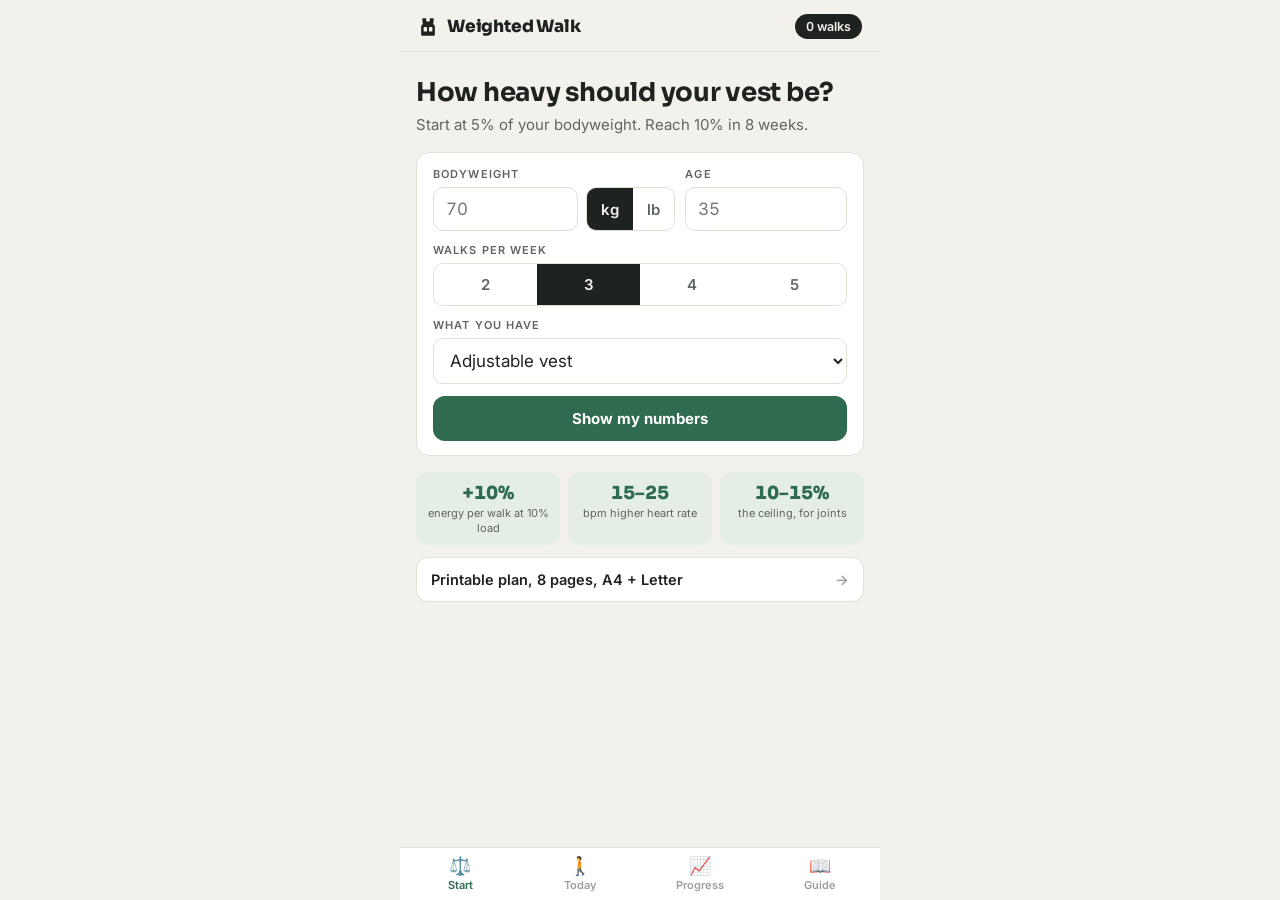
==== commit 2e8b1d14: "Weighted Walk: vest logo, own app icon, emoji tab bar back Co-Authored-By: Claude Fable 5 <noreply@a" ====
--- a/vest/index.html
+++ b/vest/index.html
@@ -7,7 +7,7 @@
 <meta name="description" content="Free weighted vest calculator: your starting load from your bodyweight, an 8-week plan to 10%, and a walk log. No account, works offline.">
 <meta name="theme-color" content="#F3F1EC">
 <link rel="manifest" href="manifest.json">
-<link rel="apple-touch-icon" href="../icons/icon-192.png">
+<link rel="apple-touch-icon" href="icon-192.png">
 <meta name="apple-mobile-web-app-capable" content="yes">
 <meta property="og:title" content="How heavy should your weighted vest be?">
 <meta property="og:description" content="Start at 5% of your bodyweight, reach 10% in 8 weeks. Free calculator, plan and log.">
@@ -19,7 +19,7 @@
 <div id="app">
 
   <header class="topbar">
-    <a class="brand" href="./"><span class="mark"></span>Weighted Walk</a>
+    <a class="brand" href="./"><svg class="mark" viewBox="0 0 64 64" width="20" height="20" aria-hidden="true"><path fill="currentColor" d="M14 4h12v8q6 6 12 0V4h12v10q-4 8 4 14v28q0 4-4 4H14q-4 0-4-4V28q8-6 4-14Z"/><rect x="18" y="32" width="11" height="14" rx="2" fill="var(--bg)"/><rect x="35" y="32" width="11" height="14" rx="2" fill="var(--bg)"/></svg>Weighted Walk</a>
     <span class="pill" id="streak-pill">0 walks</span>
   </header>
 
@@ -143,10 +143,10 @@
   </main>
 
   <nav class="tabbar">
-    <button class="tab-btn" data-view="calc"><span class="tab-icon">⚖︎</span><span>Start</span></button>
-    <button class="tab-btn" data-view="today"><span class="tab-icon">●</span><span>Today</span></button>
-    <button class="tab-btn" data-view="progress"><span class="tab-icon">▮▮</span><span>Progress</span></button>
-    <button class="tab-btn" data-view="guide"><span class="tab-icon">≡</span><span>Guide</span></button>
+    <button class="tab-btn" data-view="calc"><span class="tab-icon">⚖️</span><span>Start</span></button>
+    <button class="tab-btn" data-view="today"><span class="tab-icon">🚶</span><span>Today</span></button>
+    <button class="tab-btn" data-view="progress"><span class="tab-icon">📈</span><span>Progress</span></button>
+    <button class="tab-btn" data-view="guide"><span class="tab-icon">📖</span><span>Guide</span></button>
   </nav>
 </div>
 
--- a/vest/vest.css
+++ b/vest/vest.css
@@ -21,7 +21,7 @@
 #app { max-width:480px; margin:0 auto; min-height:100vh; min-height:100dvh; display:flex; flex-direction:column; padding-bottom:env(safe-area-inset-bottom); }
 .topbar { display:flex; align-items:center; justify-content:space-between; padding:14px 18px 12px; padding-top:max(14px, env(safe-area-inset-top)); border-bottom:1px solid var(--rule); background:var(--bg); }
 .brand { display:inline-flex; align-items:center; gap:9px; font-family:Sora,sans-serif; font-weight:800; font-size:17px; text-decoration:none; letter-spacing:-.01em; }
-.mark { width:14px; height:14px; border-radius:4px; background:var(--accent); display:inline-block; box-shadow:inset 0 -5px 0 var(--sand); }
+.mark { width:20px; height:20px; color:var(--ink); display:inline-block; }
 .pill { background:var(--ink); color:var(--bg); font-size:12.5px; font-weight:600; padding:5px 11px; border-radius:20px; font-variant-numeric:tabular-nums; }
 main { flex:1; overflow-y:auto; padding:18px 16px 96px; }
 .view.hidden { display:none; }
@@ -30,7 +30,7 @@
 .tab-btn { flex:1; background:none; border:none; padding:9px 0 8px; font-size:11px; font-weight:600; color:var(--light); display:flex; flex-direction:column; align-items:center; gap:3px; cursor:pointer; }
 .tab-btn.active { color:var(--accent); }
 .tab-btn:focus-visible { outline:2px solid var(--accent); outline-offset:-2px; }
-.tab-icon { font-size:17px; line-height:1; }
+.tab-icon { font-size:18px; line-height:1; }
 
 .card { background:var(--card); border:1px solid var(--rule); border-radius:14px; padding:14px 16px; margin-bottom:12px; }
 .grid2 { display:grid; grid-template-columns:1.5fr 1fr; gap:10px; }
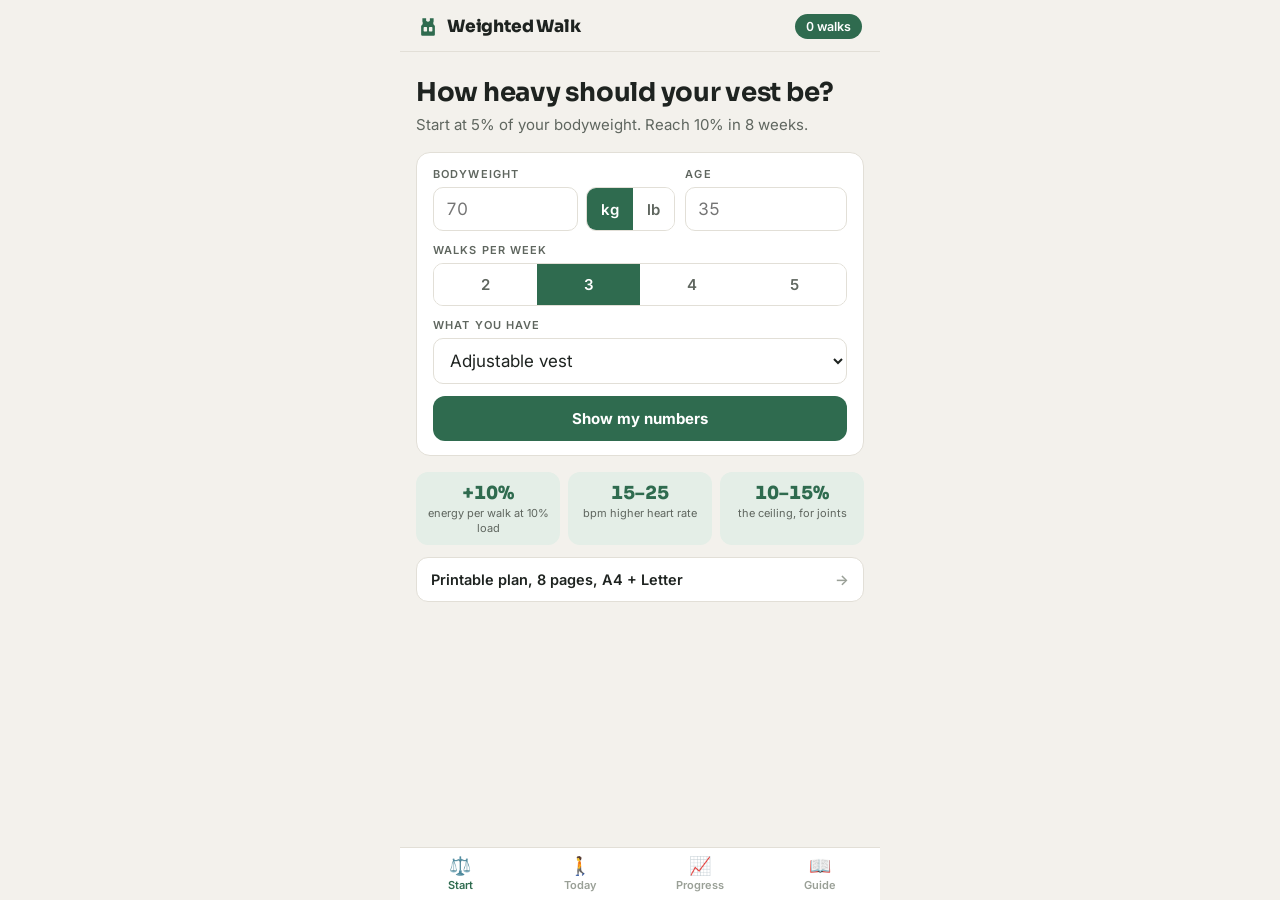
==== commit c8a5f300: "Versioned app icons and a one-time install tip for both apps iPhone caches the home-screen icon by U" ====
--- a/vest/index.html
+++ b/vest/index.html
@@ -7,7 +7,7 @@
 <meta name="description" content="Free weighted vest calculator: your starting load from your bodyweight, an 8-week plan to 10%, and a walk log. No account, works offline.">
 <meta name="theme-color" content="#F3F1EC">
 <link rel="manifest" href="manifest.json">
-<link rel="apple-touch-icon" href="icon-192.png">
+<link rel="apple-touch-icon" sizes="180x180" href="icon-180-v3.png">
 <meta name="apple-mobile-web-app-capable" content="yes">
 <meta property="og:title" content="How heavy should your weighted vest be?">
 <meta property="og:description" content="Start at 5% of your bodyweight, reach 10% in 8 weeks. Free calculator, plan and log.">
@@ -172,5 +172,6 @@
 
 <canvas id="share-canvas" width="1080" height="1350" hidden></canvas>
 <script src="vest.js"></script>
+<script src="../install.js"></script>
 </body>
 </html>
--- a/vest/vest.css
+++ b/vest/vest.css
@@ -2,7 +2,7 @@
    Type: Sora for numbers and headings, Inter for the rest. */
 :root {
   --bg:#F3F1EC; --card:#FFFFFF; --ink:#1E2320; --mid:#5F665F; --light:#9AA097; --rule:#E2DFD7;
-  --accent:#2F6B4F; --accent-ink:#FFFFFF; --accent-soft:#E4EEE7; --sand:#D8B56E; --warn:#B5562A; --warn-soft:#F6E7DF;
+  --accent:#2F6B4F; --accent-ink:#FFFFFF; --accent-soft:#E4EEE7; --deep:#24533D; --sand:#D8B56E; --warn:#B5562A; --warn-soft:#F6E7DF;
 }
 * { margin:0; padding:0; box-sizing:border-box; -webkit-tap-highlight-color:transparent; }
 html, body { height:100%; background:var(--bg); color:var(--ink); font-family:Inter,'Helvetica Neue',Arial,sans-serif; -webkit-font-smoothing:antialiased; }
@@ -21,8 +21,8 @@
 #app { max-width:480px; margin:0 auto; min-height:100vh; min-height:100dvh; display:flex; flex-direction:column; padding-bottom:env(safe-area-inset-bottom); }
 .topbar { display:flex; align-items:center; justify-content:space-between; padding:14px 18px 12px; padding-top:max(14px, env(safe-area-inset-top)); border-bottom:1px solid var(--rule); background:var(--bg); }
 .brand { display:inline-flex; align-items:center; gap:9px; font-family:Sora,sans-serif; font-weight:800; font-size:17px; text-decoration:none; letter-spacing:-.01em; }
-.mark { width:20px; height:20px; color:var(--ink); display:inline-block; }
-.pill { background:var(--ink); color:var(--bg); font-size:12.5px; font-weight:600; padding:5px 11px; border-radius:20px; font-variant-numeric:tabular-nums; }
+.mark { width:20px; height:20px; color:var(--accent); display:inline-block; }
+.pill { background:var(--accent); color:var(--accent-ink); font-size:12.5px; font-weight:600; padding:5px 11px; border-radius:20px; font-variant-numeric:tabular-nums; }
 main { flex:1; overflow-y:auto; padding:18px 16px 96px; }
 .view.hidden { display:none; }
 
@@ -43,7 +43,7 @@
 .seg.wide { width:100%; }
 .seg.wide button { flex:1; padding:11px 0; }
 .seg button { border:none; background:var(--card); padding:0 14px; font-weight:600; font-size:15px; color:var(--mid); cursor:pointer; }
-.seg button.on { background:var(--ink); color:var(--bg); }
+.seg button.on { background:var(--accent); color:var(--accent-ink); }
 
 .btn { display:inline-flex; align-items:center; justify-content:center; gap:6px; font-weight:700; font-size:15px; padding:13px 16px; border-radius:12px; border:none; cursor:pointer; text-decoration:none; width:100%; }
 .btn:focus-visible { outline:3px solid var(--sand); outline-offset:2px; }
@@ -52,7 +52,7 @@
 .btn-row { display:flex; gap:8px; margin:10px 0 4px; }
 .btn-row .btn { flex:1; width:auto; }
 
-.result-card { background:var(--ink); color:var(--bg); border-radius:16px; padding:16px 18px 14px; margin:14px 0 4px; }
+.result-card { background:var(--deep); color:#F3F1EC; border-radius:16px; padding:16px 18px 14px; margin:14px 0 4px; }
 .result-card .eyebrow { color:var(--light); }
 .rc-top { display:flex; justify-content:space-between; }
 .rc-hero { display:flex; align-items:baseline; gap:10px; margin:10px 0 12px; }
@@ -60,9 +60,9 @@
 .rc-sub { font-size:13px; color:var(--light); }
 .ladder { display:grid; grid-template-columns:1fr 1fr 1fr; gap:6px; }
 .ladder > div { background:rgba(255,255,255,.07); border-radius:10px; padding:8px 10px; display:flex; flex-direction:column; gap:2px; }
-.ladder .target { background:var(--accent); }
+.ladder .target { background:var(--sand); color:var(--ink); }
 .l-lab { font-size:10.5px; letter-spacing:.1em; text-transform:uppercase; color:var(--light); }
-.ladder .target .l-lab { color:rgba(255,255,255,.75); }
+.ladder .target .l-lab { color:rgba(30,35,32,.7); }
 .ladder b { font-family:Sora,sans-serif; font-size:16px; font-variant-numeric:tabular-nums; }
 .rc-note { font-size:12.5px; color:var(--light); margin-top:12px; line-height:1.45; }
 
@@ -112,7 +112,7 @@
 .pill-chk input { accent-color:var(--accent); }
 .effort { display:flex; gap:6px; }
 .effort button { flex:1; padding:10px 0; border:1.5px solid var(--rule); border-radius:10px; background:var(--card); font-weight:700; font-size:15px; cursor:pointer; }
-.effort button.on { background:var(--ink); color:var(--bg); border-color:var(--ink); }
+.effort button.on { background:var(--accent); color:var(--accent-ink); border-color:var(--accent); }
 .done-card { text-align:center; padding:26px 16px; }
 .done-card .big { font-size:34px; }
 
@@ -130,7 +130,7 @@
 .log-list li { display:flex; justify-content:space-between; padding:9px 4px; border-bottom:1px solid var(--rule); font-size:13.5px; font-variant-numeric:tabular-nums; }
 .log-list li span:last-child { color:var(--mid); }
 
-.overlay { position:fixed; inset:0; background:rgba(30,35,32,.6); display:flex; align-items:center; justify-content:center; padding:20px; z-index:20; }
+.overlay { position:fixed; inset:0; background:rgba(36,83,61,.55); display:flex; align-items:center; justify-content:center; padding:20px; z-index:20; }
 .overlay-card { background:var(--bg); border-radius:18px; padding:20px 18px 16px; width:100%; max-width:420px; max-height:90vh; overflow-y:auto; }
 .check-list label { display:flex; gap:10px; align-items:flex-start; padding:9px 0; border-bottom:1px solid var(--rule); font-size:14px; line-height:1.4; }
 .check-list input { margin-top:3px; accent-color:var(--accent); }
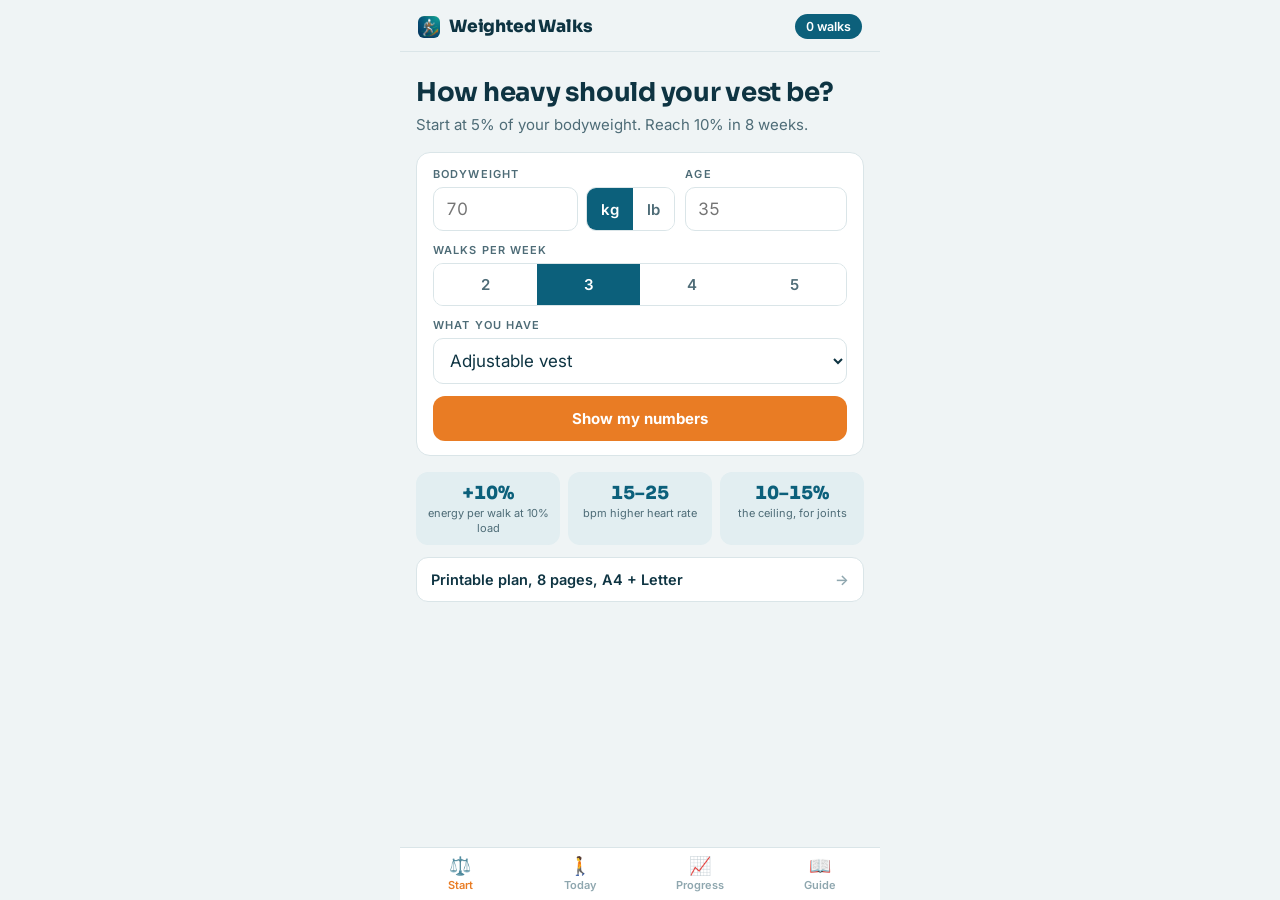
==== commit 09c13fa6: "Weighted Walks: restyled to the logo (teal + orange), logo as app icon Palette from Tim's logo: deep" ====
--- a/vest/index.html
+++ b/vest/index.html
@@ -3,11 +3,11 @@
 <head>
 <meta charset="UTF-8">
 <meta name="viewport" content="width=device-width, initial-scale=1.0, viewport-fit=cover">
-<title>Weighted Walk — how heavy should your vest be?</title>
+<title>Weighted Walks — how heavy should your vest be?</title>
 <meta name="description" content="Free weighted vest calculator: your starting load from your bodyweight, an 8-week plan to 10%, and a walk log. No account, works offline.">
-<meta name="theme-color" content="#F3F1EC">
+<meta name="theme-color" content="#EFF4F5">
 <link rel="manifest" href="manifest.json">
-<link rel="apple-touch-icon" sizes="180x180" href="icon-180-v3.png">
+<link rel="apple-touch-icon" sizes="180x180" href="icon-180-v4.png">
 <meta name="apple-mobile-web-app-capable" content="yes">
 <meta property="og:title" content="How heavy should your weighted vest be?">
 <meta property="og:description" content="Start at 5% of your bodyweight, reach 10% in 8 weeks. Free calculator, plan and log.">
@@ -19,7 +19,7 @@
 <div id="app">
 
   <header class="topbar">
-    <a class="brand" href="./"><svg class="mark" viewBox="0 0 64 64" width="20" height="20" aria-hidden="true"><path fill="currentColor" d="M14 4h12v8q6 6 12 0V4h12v10q-4 8 4 14v28q0 4-4 4H14q-4 0-4-4V28q8-6 4-14Z"/><rect x="18" y="32" width="11" height="14" rx="2" fill="var(--bg)"/><rect x="35" y="32" width="11" height="14" rx="2" fill="var(--bg)"/></svg>Weighted Walk</a>
+    <a class="brand" href="./"><img class="mark" src="icon-192-v4.png" alt="">Weighted Walks</a>
     <span class="pill" id="streak-pill">0 walks</span>
   </header>
 
--- a/vest/vest.css
+++ b/vest/vest.css
@@ -1,8 +1,8 @@
-/* Weighted Walk — neutral palette (stone ground, forest accent) so it reads for anyone.
+/* Weighted Walks — palette from the logo: deep teal, orange vest, cool paper ground.
    Type: Sora for numbers and headings, Inter for the rest. */
 :root {
-  --bg:#F3F1EC; --card:#FFFFFF; --ink:#1E2320; --mid:#5F665F; --light:#9AA097; --rule:#E2DFD7;
-  --accent:#2F6B4F; --accent-ink:#FFFFFF; --accent-soft:#E4EEE7; --deep:#24533D; --sand:#D8B56E; --warn:#B5562A; --warn-soft:#F6E7DF;
+  --bg:#EFF4F5; --card:#FFFFFF; --ink:#0E3442; --mid:#4E6C77; --light:#8FA7AF; --rule:#DAE5E8;
+  --accent:#E97C24; --accent-ink:#FFFFFF; --accent-soft:#FDEEDF; --teal:#0C607B; --tealsoft:#E2EEF1; --deep:#093F5C; --sand:#F5A860; --warn:#BC3A2B; --warn-soft:#F8E4E0;
 }
 * { margin:0; padding:0; box-sizing:border-box; -webkit-tap-highlight-color:transparent; }
 html, body { height:100%; background:var(--bg); color:var(--ink); font-family:Inter,'Helvetica Neue',Arial,sans-serif; -webkit-font-smoothing:antialiased; }
@@ -21,8 +21,8 @@
 #app { max-width:480px; margin:0 auto; min-height:100vh; min-height:100dvh; display:flex; flex-direction:column; padding-bottom:env(safe-area-inset-bottom); }
 .topbar { display:flex; align-items:center; justify-content:space-between; padding:14px 18px 12px; padding-top:max(14px, env(safe-area-inset-top)); border-bottom:1px solid var(--rule); background:var(--bg); }
 .brand { display:inline-flex; align-items:center; gap:9px; font-family:Sora,sans-serif; font-weight:800; font-size:17px; text-decoration:none; letter-spacing:-.01em; }
-.mark { width:20px; height:20px; color:var(--accent); display:inline-block; }
-.pill { background:var(--accent); color:var(--accent-ink); font-size:12.5px; font-weight:600; padding:5px 11px; border-radius:20px; font-variant-numeric:tabular-nums; }
+.mark { width:22px; height:22px; border-radius:6px; display:inline-block; }
+.pill { background:var(--teal); color:#fff; font-size:12.5px; font-weight:600; padding:5px 11px; border-radius:20px; font-variant-numeric:tabular-nums; }
 main { flex:1; overflow-y:auto; padding:18px 16px 96px; }
 .view.hidden { display:none; }
 
@@ -38,21 +38,21 @@
 .field > span { display:block; font-size:11px; letter-spacing:.1em; text-transform:uppercase; color:var(--mid); font-weight:600; margin-bottom:6px; }
 .row { display:flex; gap:8px; align-items:stretch; }
 input[type=number], select { width:100%; font-family:inherit; font-size:17px; padding:11px 12px; border:1.5px solid var(--rule); border-radius:10px; background:var(--card); color:var(--ink); font-variant-numeric:tabular-nums; }
-input:focus, select:focus { outline:none; border-color:var(--accent); }
+input:focus, select:focus { outline:none; border-color:var(--teal); }
 .seg { display:flex; border:1.5px solid var(--rule); border-radius:10px; overflow:hidden; flex-shrink:0; }
 .seg.wide { width:100%; }
 .seg.wide button { flex:1; padding:11px 0; }
 .seg button { border:none; background:var(--card); padding:0 14px; font-weight:600; font-size:15px; color:var(--mid); cursor:pointer; }
-.seg button.on { background:var(--accent); color:var(--accent-ink); }
+.seg button.on { background:var(--teal); color:#fff; }
 
 .btn { display:inline-flex; align-items:center; justify-content:center; gap:6px; font-weight:700; font-size:15px; padding:13px 16px; border-radius:12px; border:none; cursor:pointer; text-decoration:none; width:100%; }
-.btn:focus-visible { outline:3px solid var(--sand); outline-offset:2px; }
+.btn:focus-visible { outline:3px solid var(--teal); outline-offset:2px; }
 .btn-primary { background:var(--accent); color:var(--accent-ink); }
 .btn-secondary { background:var(--card); color:var(--ink); border:1.5px solid var(--rule); }
 .btn-row { display:flex; gap:8px; margin:10px 0 4px; }
 .btn-row .btn { flex:1; width:auto; }
 
-.result-card { background:var(--deep); color:#F3F1EC; border-radius:16px; padding:16px 18px 14px; margin:14px 0 4px; }
+.result-card { background:linear-gradient(170deg,#0B6E86 0%,var(--deep) 80%); color:#F0F6F8; border-radius:16px; padding:16px 18px 14px; margin:14px 0 4px; }
 .result-card .eyebrow { color:var(--light); }
 .rc-top { display:flex; justify-content:space-between; }
 .rc-hero { display:flex; align-items:baseline; gap:10px; margin:10px 0 12px; }
@@ -60,15 +60,15 @@
 .rc-sub { font-size:13px; color:var(--light); }
 .ladder { display:grid; grid-template-columns:1fr 1fr 1fr; gap:6px; }
 .ladder > div { background:rgba(255,255,255,.07); border-radius:10px; padding:8px 10px; display:flex; flex-direction:column; gap:2px; }
-.ladder .target { background:var(--sand); color:var(--ink); }
+.ladder .target { background:var(--accent); color:#fff; }
 .l-lab { font-size:10.5px; letter-spacing:.1em; text-transform:uppercase; color:var(--light); }
-.ladder .target .l-lab { color:rgba(30,35,32,.7); }
+.ladder .target .l-lab { color:rgba(255,255,255,.8); }
 .ladder b { font-family:Sora,sans-serif; font-size:16px; font-variant-numeric:tabular-nums; }
 .rc-note { font-size:12.5px; color:var(--light); margin-top:12px; line-height:1.45; }
 
 .facts { display:grid; grid-template-columns:1fr 1fr 1fr; gap:8px; margin:16px 0 12px; }
-.facts div { background:var(--accent-soft); border-radius:12px; padding:10px 8px; text-align:center; display:flex; flex-direction:column; gap:2px; }
-.facts b { font-size:18px; font-weight:800; color:var(--accent); font-variant-numeric:tabular-nums; }
+.facts div { background:var(--tealsoft); border-radius:12px; padding:10px 8px; text-align:center; display:flex; flex-direction:column; gap:2px; }
+.facts b { font-size:18px; font-weight:800; color:var(--teal); font-variant-numeric:tabular-nums; }
 .facts span { font-size:11px; color:var(--mid); line-height:1.3; }
 
 .linkrow { display:flex; align-items:center; justify-content:space-between; width:100%; background:var(--card); border:1px solid var(--rule); border-radius:12px; padding:13px 14px; font-size:14.5px; font-weight:600; color:var(--ink); text-decoration:none; margin-bottom:8px; cursor:pointer; text-align:left; }
@@ -82,15 +82,15 @@
 .pt-row:last-child { border-bottom:none; }
 .pt-row.head { font-size:10.5px; letter-spacing:.1em; text-transform:uppercase; color:var(--mid); font-weight:600; }
 .pt-row span:last-child { text-align:right; }
-.pt-row.hold { background:var(--accent-soft); }
+.pt-row.hold { background:var(--tealsoft); }
 .pt-row.target { font-weight:700; color:var(--accent); }
 .rules { display:grid; gap:8px; margin:14px 0 4px; }
-.rule { background:var(--card); border:1px solid var(--rule); border-left:4px solid var(--accent); border-radius:12px; padding:11px 14px; display:flex; flex-direction:column; gap:2px; }
+.rule { background:var(--card); border:1px solid var(--rule); border-left:4px solid var(--teal); border-radius:12px; padding:11px 14px; display:flex; flex-direction:column; gap:2px; }
 .rule b { font-size:15px; }
 .rule span { font-size:13px; color:var(--mid); line-height:1.4; }
 .checks { list-style:none; display:grid; gap:6px; }
 .checks li { background:var(--card); border:1px solid var(--rule); border-radius:10px; padding:10px 12px 10px 34px; font-size:14px; line-height:1.4; position:relative; }
-.checks li::before { content:""; position:absolute; left:12px; top:14px; width:12px; height:12px; border-radius:50%; background:var(--accent); }
+.checks li::before { content:""; position:absolute; left:12px; top:14px; width:12px; height:12px; border-radius:50%; background:var(--teal); }
 .checks.warn li::before { background:var(--warn); }
 .how { margin:6px 0 8px; }
 .how summary { cursor:pointer; font-size:14px; font-weight:600; padding:8px 0; color:var(--mid); }
@@ -100,7 +100,7 @@
 .today-head { text-align:center; margin:10px 0 18px; }
 .today-load { font-size:56px; font-weight:800; letter-spacing:-.03em; line-height:1; margin:10px 0 4px; font-variant-numeric:tabular-nums; }
 .today-sub { font-size:15px; color:var(--mid); }
-.badge { display:inline-block; font-size:11px; font-weight:700; letter-spacing:.1em; text-transform:uppercase; padding:5px 10px; border-radius:20px; background:var(--accent-soft); color:var(--accent); margin-top:10px; }
+.badge { display:inline-block; font-size:11px; font-weight:700; letter-spacing:.1em; text-transform:uppercase; padding:5px 10px; border-radius:20px; background:var(--tealsoft); color:var(--teal); margin-top:10px; }
 .badge.warn { background:var(--warn-soft); color:var(--warn); }
 .today-note { text-align:center; font-size:14.5px; color:var(--ink); margin:0 auto 14px; max-width:36ch; }
 .indoor { text-align:center; margin-bottom:14px; }
@@ -109,29 +109,29 @@
 .indoor p { font-size:13.5px; color:var(--mid); margin-top:6px; }
 .pills { display:flex; flex-wrap:wrap; gap:6px; }
 .pill-chk { display:inline-flex; align-items:center; gap:6px; padding:8px 12px; border:1.5px solid var(--rule); border-radius:20px; font-size:13px; background:var(--card); cursor:pointer; }
-.pill-chk input { accent-color:var(--accent); }
+.pill-chk input { accent-color:var(--teal); }
 .effort { display:flex; gap:6px; }
 .effort button { flex:1; padding:10px 0; border:1.5px solid var(--rule); border-radius:10px; background:var(--card); font-weight:700; font-size:15px; cursor:pointer; }
-.effort button.on { background:var(--accent); color:var(--accent-ink); border-color:var(--accent); }
+.effort button.on { background:var(--teal); color:#fff; border-color:var(--teal); }
 .done-card { text-align:center; padding:26px 16px; }
 .done-card .big { font-size:34px; }
 
 /* progress */
 .stat-row { display:flex; gap:8px; margin-bottom:12px; }
 .stat { flex:1; background:var(--card); border:1px solid var(--rule); border-radius:12px; padding:10px 8px; text-align:center; }
-.stat .v { font-weight:800; font-size:22px; color:var(--accent); font-variant-numeric:tabular-nums; }
+.stat .v { font-weight:800; font-size:22px; color:var(--teal); font-variant-numeric:tabular-nums; }
 .stat .l { font-size:10px; letter-spacing:.1em; text-transform:uppercase; color:var(--mid); }
 .bars { display:flex; align-items:flex-end; gap:3px; height:110px; padding:6px 4px 0; border-bottom:1.5px solid var(--rule); }
-.bar { flex:1; background:var(--accent-soft); border-radius:3px 3px 0 0; min-height:3px; }
-.bar.done { background:var(--accent); opacity:.55; }
+.bar { flex:1; background:var(--tealsoft); border-radius:3px 3px 0 0; min-height:3px; }
+.bar.done { background:var(--teal); opacity:.55; }
 .bar.pain { background:var(--warn); opacity:.7; }
-.bar.today { background:var(--accent); opacity:1; }
+.bar.today { background:var(--teal); opacity:1; }
 .log-list { list-style:none; }
 .log-list li { display:flex; justify-content:space-between; padding:9px 4px; border-bottom:1px solid var(--rule); font-size:13.5px; font-variant-numeric:tabular-nums; }
 .log-list li span:last-child { color:var(--mid); }
 
-.overlay { position:fixed; inset:0; background:rgba(36,83,61,.55); display:flex; align-items:center; justify-content:center; padding:20px; z-index:20; }
+.overlay { position:fixed; inset:0; background:rgba(9,63,92,.55); display:flex; align-items:center; justify-content:center; padding:20px; z-index:20; }
 .overlay-card { background:var(--bg); border-radius:18px; padding:20px 18px 16px; width:100%; max-width:420px; max-height:90vh; overflow-y:auto; }
 .check-list label { display:flex; gap:10px; align-items:flex-start; padding:9px 0; border-bottom:1px solid var(--rule); font-size:14px; line-height:1.4; }
-.check-list input { margin-top:3px; accent-color:var(--accent); }
+.check-list input { margin-top:3px; accent-color:var(--teal); }
 @media (prefers-reduced-motion: no-preference) { .btn, .tab-btn, .linkrow { transition:background .15s, color .15s; } }
